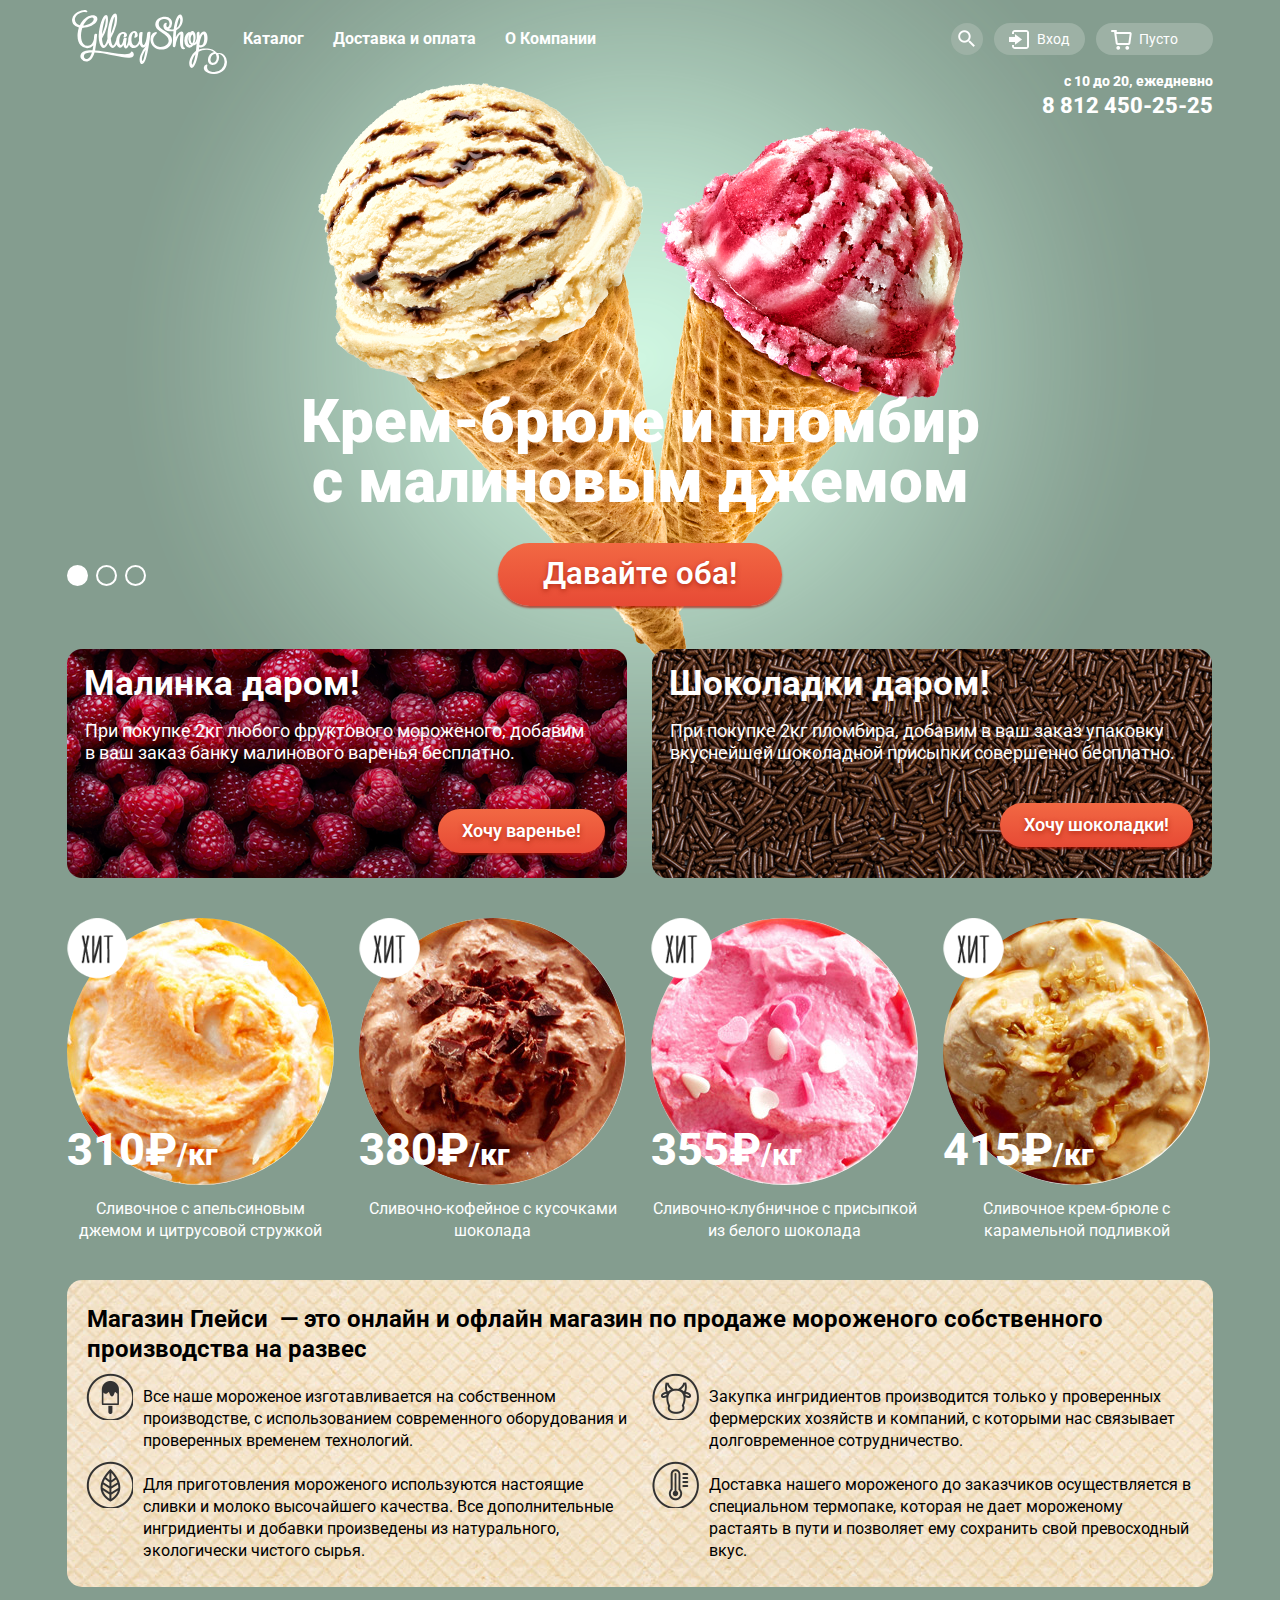
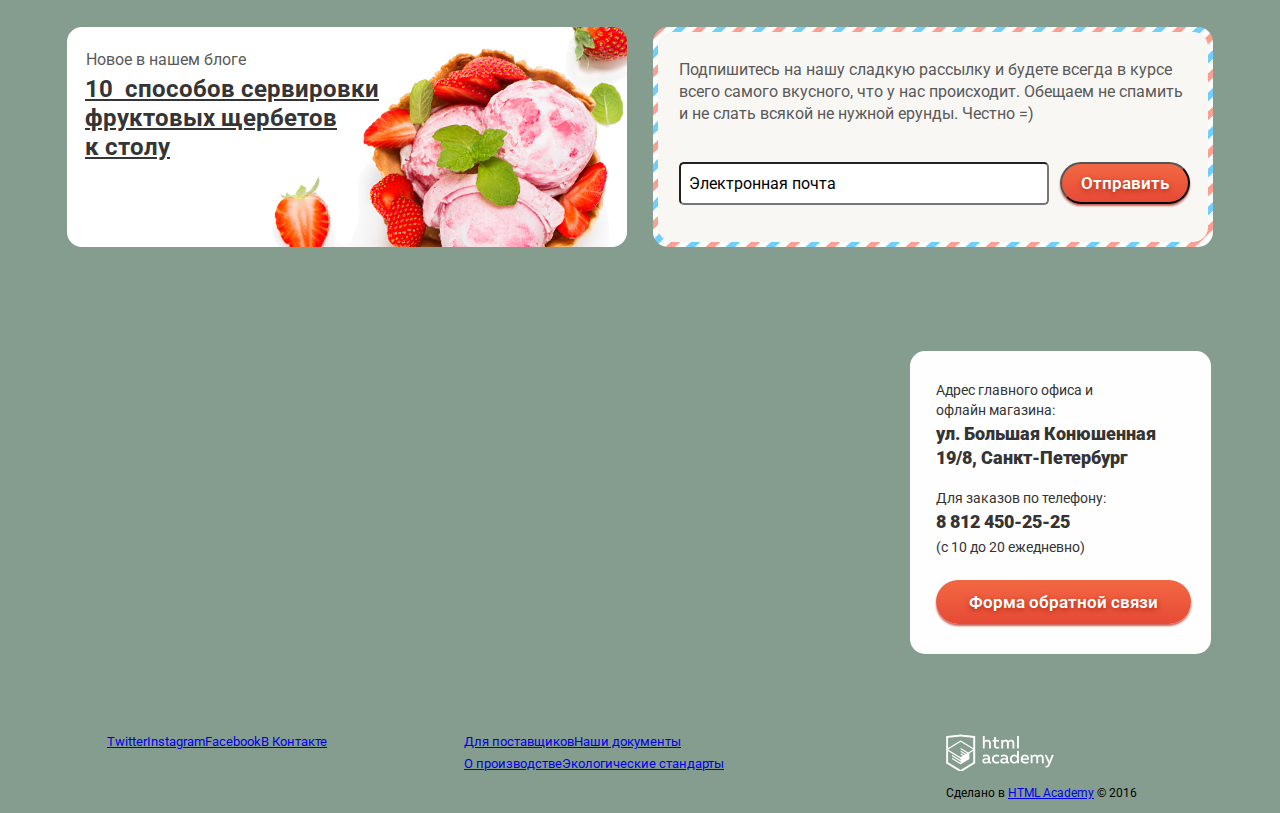
==== index.html @ c59d867a "Оформление контента (главная)" ====
<!DOCTYPE html>
<html lang="ru">
  <head>
    <meta charset="utf-8">
    <title>Gllacy Shop</title>
    <link href="https://fonts.googleapis.com/css?family=Roboto:700,900,500&subset=latin,cyrillic" rel="stylesheet" type="text/css">
    <link rel="stylesheet" href="css/normalize.css">
    <link rel="stylesheet" href="css/style.css">
  </head>
  <body>
    <input type="radio" id="btn-1" name="toggle" checked>
    <input type="radio" id="btn-2" name="toggle">
    <input type="radio" id="btn-3" name="toggle">
    <div class="site-wrapper">
      <div class="content-wrapper">
        <header class="main-header clearfix">
          <img class="header-logo" src="img/main-logo.svg" alt="Gllacy Shop" width="154" height="64">
          <nav class="main-navigation">
            <ul>
              <li>
                <a href="catalog.html">Каталог</a>
                <ul class="submenu">
                  <li>
                    <a href="#">Новинки</a>
                  </li>
                  <li>
                    <a href="#">Сливочное</a>
                  </li>
                  <li>
                    <a href="#">Щербеты</a>
                  </li>
                  <li>
                    <a href="#">Фруктовый лед</a>
                  </li>
                  <li>
                    <a href="#">Мелорин</a>
                  </li>
                </ul>
              </li>
              <li>
                <a href="#">Доставка и оплата</a>
              </li>
              <li>
                <a href="#">О Компании</a>
              </li>
            </ul>
          </nav>
          <div class="user-block-wrapper">
            <div class="user-block">
              <div class="user-block1">
                <a class="user-block-item search" href="#">Поиск</a>
              </div>
              <div class="user-block2">
                <a class="user-block-item login" href="#">Вход</a>
              </div>
              <div class="user-block3">
                <a class="user-block-item cart" href="#">Пусто</a>
              </div>
            </div>
            <div class="header-contacts">
              <p>с 10 до 20, ежедневно<p>
              <div>8 812 450-25-25</div>
            </div>
          </div>
        </header>
        <div class="slider">
          <div class="slide" id="slide1">
            <div class="slide-title">Крем-брюле и пломбир с малиновым джемом</div>
            <a class="slide-btn" href="#">Давайте оба!</a>
          </div>
          <div class="slide" id="slide2">
            <div class="slide-title">Шоколадный пломбир и лимонный сорбет</div>
            <a class="slide-btn" href="#">Давайте оба!</a>
          </div>
          <div class="slide" id="slide3">
            <div class="slide-title">Пломбир с помадкой и клубничный щербет</div>
            <a class="slide-btn" href="#">Давайте оба!</a>
          </div>
          <div class="slider-controls">
            <label for="btn-1"></label>
            <label for="btn-2"></label>
            <label for="btn-3"></label>
          </div>
        </div>
        <main class="main-content">
          <section class="goods">
            <div class="action clearfix">
              <div class="action-item background-raspberry">
                <h2 class="action-header">Малинка даром!</h2>
                <p class="action-paragraph">При покупке 2кг любого фруктового мороженого, добавим<br>в ваш заказ банку малинового варенья бесплатно.</p>
                <a class="action-btn" href="#">Хочу варенье!</a>
              </div>
              <div class="action-item background-chocolate">
                <h2 class="action-header">Шоколадки даром!</h2>
                <p class="action-paragraph">При покупке 2кг пломбира, добавим в ваш заказ упаковку вкуснейшей шоколадной присыпки совершенно бесплатно.</p>
                <a class="action-btn1" href="#">Хочу шоколадки!</a>
              </div>
            </div>
            <div class="ice-cream">
              <div class="ice-cream-item">
                <div class="ice-cream-hit">
                  <img src="img/1.jpg" alt="Мороженое" width="267" height="267">
                  <p class="ice-cream-paragraph"><span>310&#8381;</span>/кг</p>
                </div>
                <div class="ice-cream-links">
                  <a href="#">Сливочное с апельсиновым джемом и цитрусовой стружкой</a>
                  <a class="btn btn-hidden" href="#">Быстрый просмотр</a>
                </div>
              </div>
              <div class="ice-cream-item">
                <div class="ice-cream-hit">
                  <img src="img/2.jpg" alt="Мороженое" width="267" height="267">
                  <p class="ice-cream-paragraph"><span>380&#8381;</span>/кг</p>
                </div>
                <div class="ice-cream-links">
                  <a href="#">Сливочно-кофейное с кусочками шоколада</a>
                  <a class="btn btn-hidden" href="#">Быстрый просмотр</a>
                </div>
              </div>
              <div class="ice-cream-item">
                <div class="ice-cream-hit">
                  <img src="img/3.jpg" alt="Мороженое" width="267" height="267">
                  <p class="ice-cream-paragraph"><span>355&#8381;</span>/кг</p>
                </div>
                <div class="ice-cream-links">
                  <a href="#">Сливочно-клубничное с присыпкой из белого шоколада</a>
                  <a class="btn btn-hidden" href="#">Быстрый просмотр</a>
                </div>
              </div>
              <div class="ice-cream-item">
                <div  class="ice-cream-hit">
                  <img src="img/4.jpg" alt="Мороженое" width="267" height="267">
                  <p class="ice-cream-paragraph"><span>415&#8381;</span>/кг</p>
                </div>
                <div class="ice-cream-links">
                  <a href="#">Сливочное крем-брюле с карамельной подливкой</a>
                  <a class="btn btn-hidden" href="#">Быстрый просмотр</a>
                </div>
              </div>
            </div>
          </section>
          <div class="about clearfix">
            <h3 class="about-header">Магазин Глейси&ensp;&#8212; это онлайн и офлайн магазин по продаже мороженого собственного производства на развес</h3>
            <div class="article article-ice-cream">
              <p>Все наше мороженое изготавливается на собственном производстве, с использованием современного оборудования и проверенных временем технологий.</p>
            </div>
            <div class="article article-cow">
              <p>Закупка ингридиентов производится только у проверенных фермерских хозяйств и компаний, с которыми нас связывает долговременное сотрудничество.</p>
            </div>
            <div class="article article-leaf">
              <p>Для приготовления мороженого используются настоящие сливки и молоко высочайшего качества. Все дополнительные ингридиенты и добавки произведены из натурального, экологически чистого сырья.</p>
            </div>
            <div class="article article-thermometer">
              <p>Доставка нашего мороженого до заказчиков осуществляется в специальном термопаке, которая не дает мороженому растаять в пути и позволяет ему сохранить свой превосходный вкус.</p>
            </div>
          </div>
          <div class="news clearfix">
            <div class="news-blog">
              <p>Новое в нашем блоге</p>
              <a href="#"><h3 class="news-header">10&ensp;способов сервировки<br>фруктовых щербетов<br>к столу</h3></a>
            </div>
            <div class="news-subscription">
              <div class="news-subscription-bg">
                <p>Подпишитесь на нашу сладкую рассылку и будете всегда в курсе всего самого вкусного, что у нас происходит. Обещаем не спамить<br>и не слать всякой не нужной ерунды. Честно =)</p>
                <form action="https://echo.htmlacademy.ru" method="post">
                  <input type="text" name="mail" value="Электронная почта">
                  <button class="form-btn" type="submit"> Отправить</button>
                </form>
              </div>
            </div>
          </div>
        </main>
        <div class="map">
          <!-- Карта Google -->
          <!-- TODO: Как приделать маркер с мороженым к карте Google? -->
          <div class="map-contacts">
            <p class="map-contacts-normal">Адрес главного офиса и<br>офлайн магазина:</p>
            <div class="map-contacts-bold">ул. Большая Конюшенная<br>19/8, Санкт-Петербург</div>
            <p class="map-contacts-normal">Для заказов по телефону:</p>
            <div class="map-contacts-phone">8 812 450-25-25</div>
            <p class="map-contacts-normal">(с 10 до 20 ежедневно)</p>
            <a class="contacts-btn" href="#">Форма обратной связи</a>
          </div>
        </div>
        <footer class="main-footer clearfix">
          <div class="footer-social">
            <ul>
              <li>
                <a class="social social-twitter" href="#">Twitter</a>
              </li>
              <li>
                <a class="social social-instagram" href="#">Instagram</a>
              </li>
              <li>
                <a class="social social-facebook" href="#">Facebook</a>
              </li>
              <li>
                <a class="social social-vk" href="#">В Контакте</a>
              </li>
            </ul>
          </div>
          <div class="footer-documents">
            <ul>
              <li>
                <a href="#">Для поставщиков</a>
              </li>
              <li>
                <a href="#">Наши документы</a>
              </li>
              <li>
                <a href="#">О производстве</a>
              </li>
              <li>
                <a href="#">Экологические стандарты</a>
              </li>
            </ul>
          </div>
          <div class="footer-copyright">
            <img src="img/htmlacademy-logo.png" alt="HTML Academy" width="108" height="37">
            <p>Сделано в <a href="https://htmlacademy.ru/">HTML Academy</a> &#169; 2016</p>
          </div>
        </footer>
      </div>
    </div>
    <script src="js/scripts.js"></script>
  </body>
</html>
---- css/style.css ----
body {
  font-size: 16px;
  line-height: 22px;
  font-family: "Roboto", "Arial", sans-serif;

  background-color: #849d8f;
}

body > input[type="radio"] {
  display: none;
}

/*=====Sprite=====*/
.sprite {
  display: block;

  background-image: url("../img/sprite.png");
  background-repeat: no-repeat;
}

.sprite-checkbox-off {
  width: 20px;
  height: 20px;

  background-position: -10px -10px;
}

.sprite-checkbox-on {
  width: 20px;
  height: 20px;

  background-position: -10px -50px;
}

.sprite-icon-cart {
  width: 21px;
  height: 20px;

  background-position: -10px -90px;
}

.sprite-icon-cow {
  width: 47px;
  height: 47px;

  background-position: -10px -130px;
}

.sprite-icon-fb {
  width: 31px;
  height: 31px;

  background-position: -10px -197px;
}

.sprite-icon-heart {
  width: 15px;
  height: 13px;

  background-position: -10px -248px;
}

.sprite-icon-ice-cream {
  width: 47px;
  height: 47px;

  background-position: -10px -281px;
}

.sprite-icon-instagram {
  width: 31px;
  height: 31px;

  background-position: -10px -348px;
}

.sprite-icon-leaf {
  width: 47px;
  height: 47px;

  background-position: -10px -399px;
}

.sprite-icon-login {
  width: 20px;
  height: 19px;

  background-position: -10px -466px;
}

.sprite-icon-search {
  width: 17px;
  height: 17px;

  background-position: -10px -505px;
}

.sprite-icon-thermometer {
  width: 47px;
  height: 47px;

  background-position: -10px -542px;
}

.sprite-icon-twitter {
  width: 31px;
  height: 31px;

  background-position: -10px -609px;
}

.sprite-icon-vk {
  width: 31px;
  height: 31px;

  background-position: -10px -660px;
}

.sprite-radio-off {
  width: 20px;
  height: 20px;

  background-position: -10px -711px;
}

.sprite-radio-on {
  width: 20px;
  height: 20px;

  background-position: -10px -751px;
}

.site-wrapper {
  background-repeat: no-repeat;
  background-position: top center;

  -webkit-transition: background-image 0.5s ease, background-color 0.5s ease;
          transition: background-image 0.5s ease, background-color 0.5s ease;
}

.site-wrapper:before,
.site-wrapper:after {
  content: "";

  visibility: hidden;
}

.site-wrapper:before,
.site-wrapper:after {
  background-image: url("../img/slide-picture1.png");
}

.site-wrapper:after {
  background-image: url("../img/slide-picture2.png");
}

.content-wrapper {
  min-width: 860px;
  max-width: 1146px;
  margin: 0 auto;
  padding: 0 27px;
}

.clearfix::after {
  content: "";

  display: table;
  clear: both;
}

/*=====Slider=====*/
.slider {
  position: relative;

  padding-top: 270px;

  text-align: center;
  color: #ffffff;
}

.slide {
  display: none;
}

.slide-title {
  width: 700px;
  margin: 0 auto;
  margin-bottom: 30px;

  font-weight: 900;
  font-size: 60px;
  line-height: 60.35px;
}

.slide-btn {
  display: inline-block;
  margin-bottom: 43px;
  padding: 0 45px;

  font-weight: 600;
  font-size: 31.48px;
  line-height: 62.93px;
  vertical-align: top;
  color: #ffffff;
  text-decoration: none;
  text-shadow: 0 2px 5px rgba(160, 32, 11, 0.76);

  background: #f26843;
  background: -webkit-linear-gradient(top, #f26843 0%, #e74a35 100%);
  background:         linear-gradient(to bottom, #f26843 0%, #e74a35 100%);
  border-radius: 100px;
  box-shadow: 0 2px 2px rgba(172, 16, 0, 0.64);
}

.slide-btn:hover {
  background: -webkit-linear-gradient(top, #f58669 0%, #ec6f5e 100%);
  background:         linear-gradient(to bottom, #f58669 0%, #ec6f5e 100%);
  box-shadow: 0 2px 2px rgba(172, 16, 0, 1);
}

.slide-btn:active {
  background: -webkit-linear-gradient(top, #d84732 0%, #e1613e 100%);
  background:         linear-gradient(to bottom, #d84732 0%, #e1613e 100%);
  box-shadow: inset 0 2px 2px rgba(172, 16, 0, 1);
}

.slider-controls {
  position: absolute;
  bottom: 62px;
  left: 0;
  z-index: 20;

  font-size: 0;
}

.slider-controls label {
  display: inline-block;
  width: 17px;
  height: 17px;
  margin-right: 8px;

  vertical-align: top;

  background-color: transparent;
  border: 2px solid #ffffff;
  border-radius: 50%;
  cursor: pointer;
}

#btn-1:checked ~ .site-wrapper #slide1,
#btn-2:checked ~ .site-wrapper #slide2,
#btn-3:checked ~ .site-wrapper #slide3 {
  display: block;
}

#btn-1:checked ~ .site-wrapper {
  background-color: #849d8f;
  background-image: url("../img/slide-picture1.png");
}

#btn-2:checked ~ .site-wrapper {
  background-color: #8996a6;
  background-image: url("../img/slide-picture2.png");
}

#btn-3:checked ~ .site-wrapper {
  background-color: #9d8b84;
  background-image: url("../img/slide-picture3.png");
}

#btn-1:checked ~ .site-wrapper label[for="btn-1"],
#btn-2:checked ~ .site-wrapper label[for="btn-2"],
#btn-3:checked ~ .site-wrapper label[for="btn-3"] {
  background-color: #ffffff;
}

/*=====Header=====*/
.main-header {
  margin-bottom: 3px;
}

.header-logo {
  float: left;
  width: 165px;
  padding-top: 10px;
}

.main-navigation {
  float: left;
  width: 600px;
  padding-top: 28px;
}

.main-navigation ul {
  padding: 0;
  padding-left: 11px;

  list-style: none;
  font-size: 0;
}

.main-navigation li {
  display: inline-block;
  margin-right: 29px;

  font-size: 16px;
  line-height: 22px;
  vertical-align: top;
}

.main-navigation a {
  font-weight: bold;
  font-size: 16px;
  color: #ffffff;
  text-decoration: none;
}

.submenu {
  display: none;
}

.user-block-wrapper {
  float: right;
  width: 290px;
  padding-top: 23px;
}

.user-block {
  margin-bottom: 15px;
  padding-left: 28px;

  font-size: 0;
}

.user-block div {
  display: inline-block;

  font-size: 14px;
  vertical-align: top;
}

.user-block1 {
  width: 32px;
  height: 32px;
  margin-right: 11px;

  background-color: #9db1a5;
  border-radius: 50%;
}

.user-block1 > a {
  font-size: 0;
}

.user-block2 {
  width: 91px;
  height: 27px;
  margin-right: 11px;
  padding-top: 5px;

  background-color: #9db1a5;
  border-radius: 30px;
}

.user-block3 {
  width: 117px;
  height: 27px;
  padding-top: 5px;

  background-color: #9db1a5;
  border-radius: 30px;
}

.user-block-item {
  margin-left: 15px;

  color: #ffffff;
  text-decoration: none;
}

.search {
  display: block;
  width: 17px;
  height: 17px;
  margin-top: 7px;
  margin-left: 7px;

  background-image: url("../img/sprite.png");
  background-repeat: no-repeat;
  background-position: -10px -505px;
}

.login::before {
  content: "";

  display: inline-block;
  width: 20px;
  height: 20px;
  margin-right: 8px;

  vertical-align: middle;

  background-image: url("../img/sprite.png");
  background-repeat: no-repeat;
  background-position: -10px -466px;
}

.cart::before {
  content: "";

  display: inline-block;
  width: 21px;
  height: 20px;
  margin-right: 7px;

  vertical-align: middle;

  background-image: url("../img/sprite.png");
  background-repeat: no-repeat;
  background-position: -10px -90px;
}

.header-contacts {
  text-align: right;
}

.header-contacts > p {
  margin: 0;

  font-weight: 800;
  font-size: 14px;
  line-height: 22px;
  color: #ffffff;
}

.header-contacts > div {
  font-weight: 800;
  font-size: 22px;
  line-height: 27px;
  color: #ffffff;
}

/*=====Main=====*/
.main-content {
  margin-bottom: 104px;
}

.action {
  margin-bottom: 40px;
}

.action-item {
  float: left;
  width: 560px;
  min-height: 229px;
  margin-right: 25px;
}

.action-item:last-child {
  margin-right: 0;
}

.action-header {
  margin: 0;
  padding-top: 24px;
  padding-left: 17px;

  font-size: 35px;
  color: #ffffff;
}

.action-paragraph {
  margin: 0;
  margin-top: 25px;
  margin-left: 18px;

  font-size: 18px;
  color: #ffffff;
}

.action-btn {
  display: inline-block;
  margin-top: 45px;
  margin-left: 371px;
  padding: 11px 24px;

  font-weight: 600;
  font-size: 18px;
  line-height: 22px;
  vertical-align: top;
  color: #ffffff;
  text-decoration: none;
  text-shadow: 0 2px 5px rgba(160, 32, 11, 0.76);

  background: #f26843;
  background: -webkit-linear-gradient(top, #f26843 0%, #e74a35 100%);
  background:         linear-gradient(to bottom, #f26843 0%, #e74a35 100%);
  border-radius: 100px;
  box-shadow: 0 2px 2px rgba(172, 16, 0, 0.64);
}

.action-btn:hover {
  background: -webkit-linear-gradient(top, #f58669 0%, #ec6f5e 100%);
  background:         linear-gradient(to bottom, #f58669 0%, #ec6f5e 100%);
  box-shadow: 0 2px 2px rgba(172, 16, 0, 1);
}

.action-btn:active {
  background: -webkit-linear-gradient(top, #d84732 0%, #e1613e 100%);
  background:         linear-gradient(to bottom, #d84732 0%, #e1613e 100%);
  box-shadow: inset 0 2px 2px rgba(172, 16, 0, 1);
}

.action-btn1 {
  display: inline-block;
  margin-top: 39px;
  margin-left: 348px;
  padding: 11px 24px;

  font-weight: 600;
  font-size: 18px;
  line-height: 22px;
  vertical-align: top;
  color: #ffffff;
  text-decoration: none;
  text-shadow: 0 2px 5px rgba(160, 32, 11, 0.76);

  background: #f26843;
  background: -webkit-linear-gradient(top, #f26843 0%, #e74a35 100%);
  background:         linear-gradient(to bottom, #f26843 0%, #e74a35 100%);
  border-radius: 100px;
  box-shadow: 0 2px 2px rgba(172, 16, 0, 0.64);
}

.action-btn1:hover {
  background: -webkit-linear-gradient(top, #f58669 0%, #ec6f5e 100%);
  background:         linear-gradient(to bottom, #f58669 0%, #ec6f5e 100%);
  box-shadow: 0 2px 2px rgba(172, 16, 0, 1);
}

.action-btn1:active {
  background: -webkit-linear-gradient(top, #d84732 0%, #e1613e 100%);
  background:         linear-gradient(to bottom, #d84732 0%, #e1613e 100%);
  box-shadow: inset 0 2px 2px rgba(172, 16, 0, 1);
}


.background-raspberry {
  background-image: url("../img/raspberry-background.png");
  background-repeat: no-repeat;
}

.background-chocolate {
  background-image: url("../img/chocolate-background.png");
  background-repeat: no-repeat;
}

.ice-cream {
  margin-bottom: 38px;

  font-size: 0;
}

.ice-cream-item {
  position: relative;

  display: inline-block;
  width: 267px;
  margin-right: 25px;

  font-size: 16px;
  line-height: 22px;
  vertical-align: top;
}

.ice-cream-item:last-child {
  margin-right: 0;
}

.ice-cream-hit {
  margin-bottom: 7px;
}

.ice-cream-hit::before {
  content: "";
  position: absolute;

  display: block;
  width: 61px;
  height: 61px;

  background-image: url("../img/hit.png");
  background-repeat: no-repeat;
}

.ice-cream-item img {
  border-radius: 50%;
}

.ice-cream-links {
  text-align: center;
}

.ice-cream-links a {
  font-size: 16px;
  line-height: 22px;
  text-align: center;
  color: #ffffff;
  text-decoration: none;
}

.ice-cream-paragraph {
  position: absolute;
  bottom: 46px;

  font-weight: 800;
  font-size: 30px;
  color: #ffffff;
}

.ice-cream-paragraph span {
  font-size: 45px;
}

.btn-hidden {
  display: none;
}

.about {
  min-height: 307px;
  margin-bottom: 40px;

  background-image: url("../img/waffles-background.jpg");
  border-radius: 15px;
}

.about-header {
  margin: 0;
  margin-bottom: 22px;
  padding-top: 24px;
  padding-left: 20px;

  font-size: 24px;
  line-height: 30px;
}

.article {
  position: relative;

  float: left;
  width: 485px;
  margin-right: 5px;
  margin-bottom: 22px;
  padding-left: 76px;

  font-size: 16px;
  line-height: 22px;
  text-align: left;
}

.article p {
  margin: 0;
}

.article-ice-cream::before {
  content: "";
  position: absolute;
  top: -13px;
  left: 19px;

  display: block;
  width: 47px;
  height: 47px;

  background-image: url("../img/sprite.png");
  background-repeat: no-repeat;
  background-position: -10px -281px;
}

.article-cow::before {
  content: "";
  position: absolute;
  top: -13px;
  left: 19px;

  display: block;
  width: 47px;
  height: 47px;

  background-image: url("../img/sprite.png");
  background-repeat: no-repeat;
  background-position: -10px -130px;
}

.article-leaf::before {
  content: "";
  position: absolute;
  top: -13px;
  left: 19px;

  display: block;
  width: 47px;
  height: 47px;

  background-image: url("../img/sprite.png");
  background-repeat: no-repeat;
  background-position: -10px -399px;
}

.article-thermometer::before {
  content: "";
  position: absolute;
  top: -13px;
  left: 19px;

  display: block;
  width: 47px;
  height: 47px;

  background-image: url("../img/sprite.png");
  background-repeat: no-repeat;
  background-position: -10px -542px;
}

.news-blog {
  float: left;
  width: 560px;
  min-height: 220px;

  background-image: url("../img/blog-background.png");
  background-repeat: no-repeat;
}

.news-blog > p {
  margin: 0;
  margin-top: 22px;
  margin-left: 19px;

  font-size: 16px;
  color: #5a5a5a;
}

.news-blog > a {
  color: #353535;
}

.news-header {
  margin: 0;
  margin-top: 4px;
  margin-left: 18px;

  font-size: 24px;
  line-height: 29px;
  color: #353535;
  text-decoration: none;
}

.news-subscription {
  float: right;
  box-sizing: border-box;
  width: 560px;
  min-height: 220px;
  padding: 5px;

  background-image: url("../img/mail.jpg");
  background-size: cover;
  border-radius: 15px;
}

.news-subscription-bg {
  min-height: 183px;
  padding-top: 27px;
  padding-left: 21px;

  background: #f8f7f4;
  background-repeat: no-repeat;
  border-radius: 15px;
}

.news-subscription-bg p {
  margin: 0;
  margin-bottom: 37px;

  font-size: 16px;
  line-height: 22px;
  color: #5a5a5a;
}

input[type="text"] {
  width: 356px;
  height: 37px;
  padding-left: 8px;

  border-radius: 5px;
}

.form-btn {
  display: inline-block;
  margin-left: 7px;
  padding: 7px 19px;

  font-weight: 600;
  font-size: 17px;
  line-height: 24.3px;
  vertical-align: top;
  color: #ffffff;
  text-decoration: none;
  text-shadow: 0 2px 5px rgba(160, 32, 11, 0.76);

  background: #f26843;
  background: -webkit-linear-gradient(top, #f26843 0%, #e74a35 100%);
  background:         linear-gradient(to bottom, #f26843 0%, #e74a35 100%);
  border-radius: 100px;
  outline: none;
  box-shadow: 0 2px 2px rgba(172, 16, 0, 0.64);
}

.form-btn:hover {
  background: -webkit-linear-gradient(top, #f58669 0%, #ec6f5e 100%);
  background:         linear-gradient(to bottom, #f58669 0%, #ec6f5e 100%);
  box-shadow: 0 2px 2px rgba(172, 16, 0, 1);
}

.form-btn:active {
  background: -webkit-linear-gradient(top, #d84732 0%, #e1613e 100%);
  background:         linear-gradient(to bottom, #d84732 0%, #e1613e 100%);
  box-shadow: inset 0 2px 2px rgba(172, 16, 0, 1);
}

/*=====Map=====*/
.map {
  margin-bottom: 80px;
}

.map-contacts {
  width: 275px;
  padding-top: 29px;
  padding-left: 26px;

  background-color: #fefefe;
  border-radius: 15px;
  -webkit-transform: translateX(843px);
          transform: translateX(843px);
}

.map-contacts-normal {
  margin: 0;
  margin-bottom: 2px;

  font-size: 14px;
  line-height: 20px;
  color: #343434;
}

.map-contacts-bold {
  margin-bottom: 18px;

  font-weight: 900;
  font-size: 18px;
  line-height: 24px;
  color: #343434;
}

.map-contacts-phone {
  margin-bottom: 3px;

  font-weight: 900;
  font-size: 18px;
  line-height: 24px;
  color: #343434;
}

.contacts-btn {
  display: inline-block;
  margin-top: 21px;
  margin-bottom: 30px;
  padding: 10px 33px;

  font-weight: 600;
  font-size: 17px;
  line-height: 24.3px;
  vertical-align: top;
  color: #ffffff;
  text-decoration: none;
  text-shadow: 0 2px 5px rgba(160, 32, 11, 0.76);

  background: #f26843;
  background: -webkit-linear-gradient(top, #f26843 0%, #e74a35 100%);
  background:         linear-gradient(to bottom, #f26843 0%, #e74a35 100%);
  border-radius: 100px;
  outline: none;
  box-shadow: 0 2px 2px rgba(172, 16, 0, 0.64);
}

.contacts-btn:hover {
  background: -webkit-linear-gradient(top, #f58669 0%, #ec6f5e 100%);
  background:         linear-gradient(to bottom, #f58669 0%, #ec6f5e 100%);
  box-shadow: 0 2px 2px rgba(172, 16, 0, 1);
}

.contacts-btn:active {
  background: -webkit-linear-gradient(top, #d84732 0%, #e1613e 100%);
  background:         linear-gradient(to bottom, #d84732 0%, #e1613e 100%);
  box-shadow: inset 0 2px 2px rgba(172, 16, 0, 1);
}

/*=====Footer=====*/
.footer-social {
  float: left;
  width: 267px;
  margin-right: 90px;
}

.footer-social ul {
  list-style: none;
  font-size: 0;
}

.footer-social li {
  display: inline-block;

  font-size: 13px;
  line-height: 1.2;
  vertical-align: top;
}

.footer-documents {
  float: left;
  width: 350px;
}

.footer-documents ul {
  list-style: none;
  font-size: 0;
}

.footer-documents li {
  display: inline-block;

  font-size: 13px;
  line-height: 1.2;
  vertical-align: top;
}

.footer-copyright {
  float: right;
  width: 267px;

  font-size: 12px;
  line-height: 1.2;
}

/*=====Catalog=====*/
.pages {
  text-align: right;
}

.features-select {
  display: inline-block;

  font-size: 14px;
  line-height: 18px;
}

.features-select-item {
  display: inline-block;
  margin-bottom: 20px;

  font-size: 16px;
  line-height: 1.2;
  vertical-align: top;
}
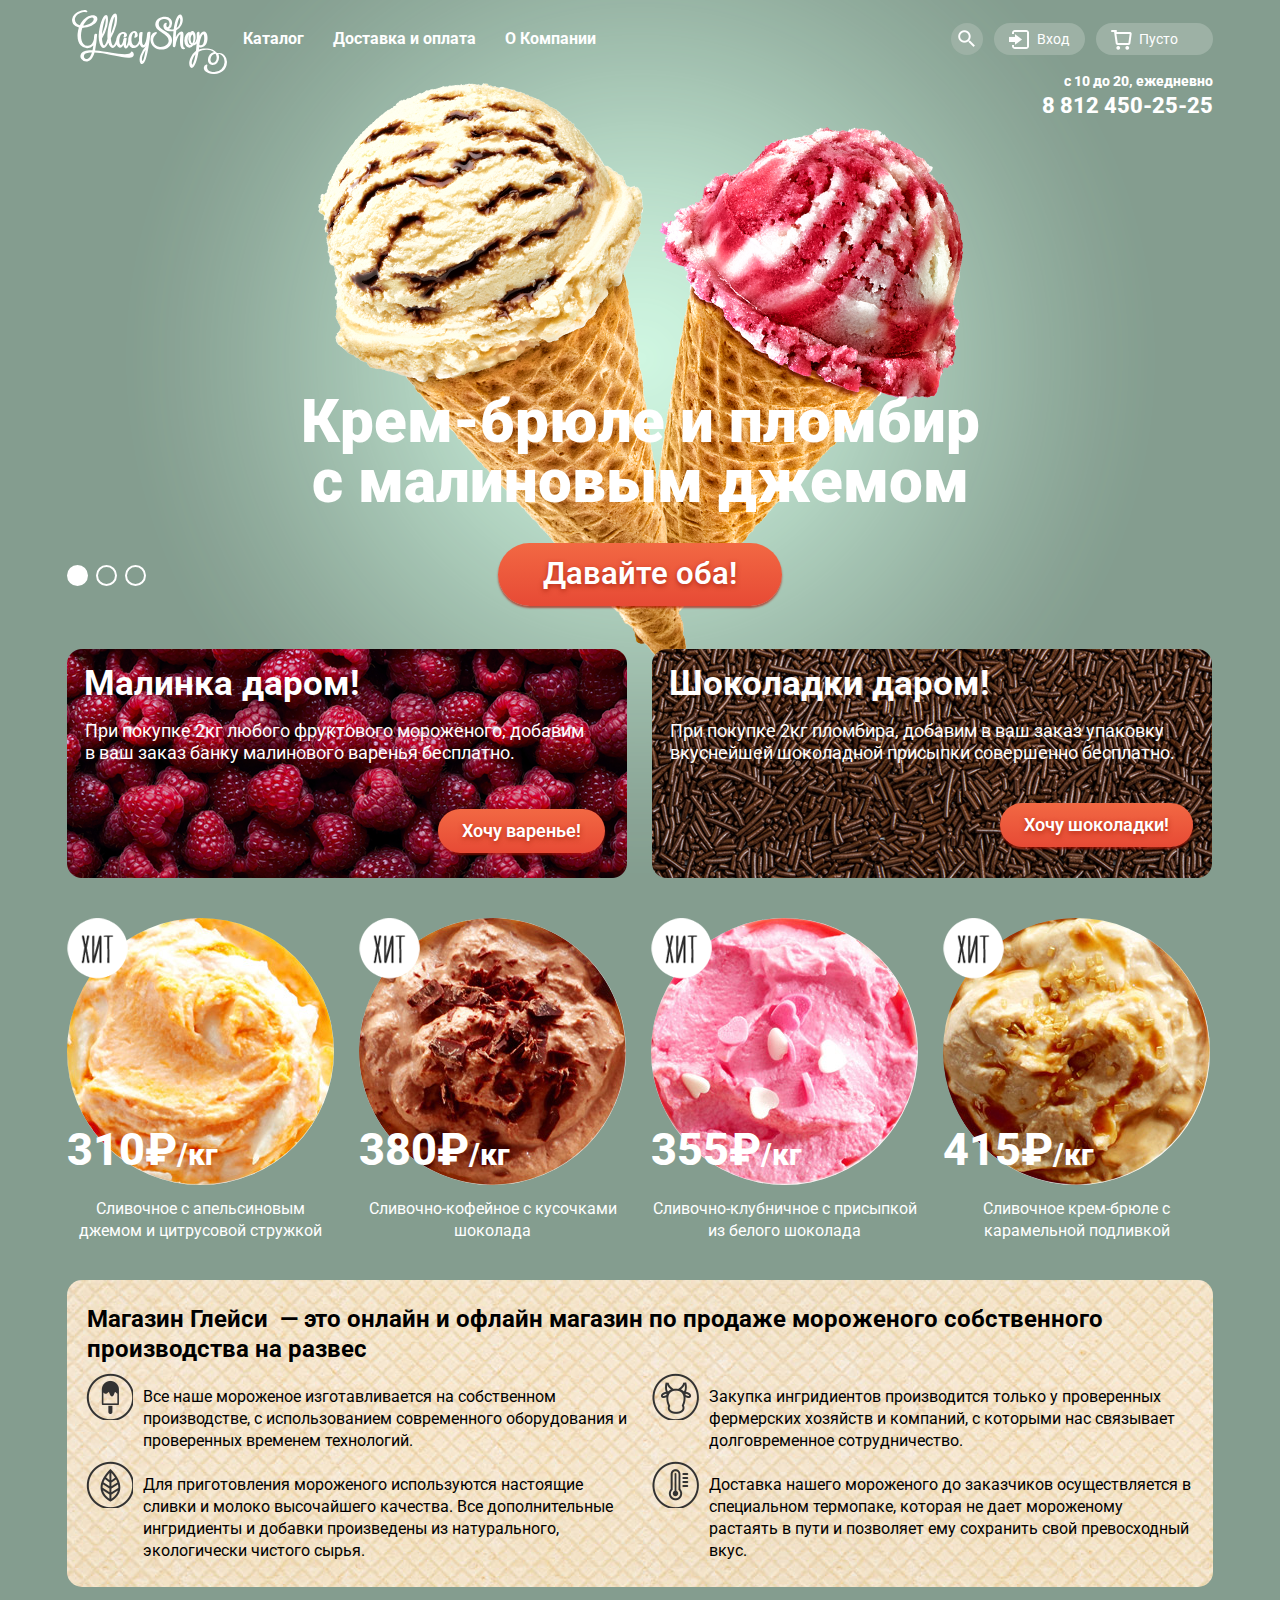
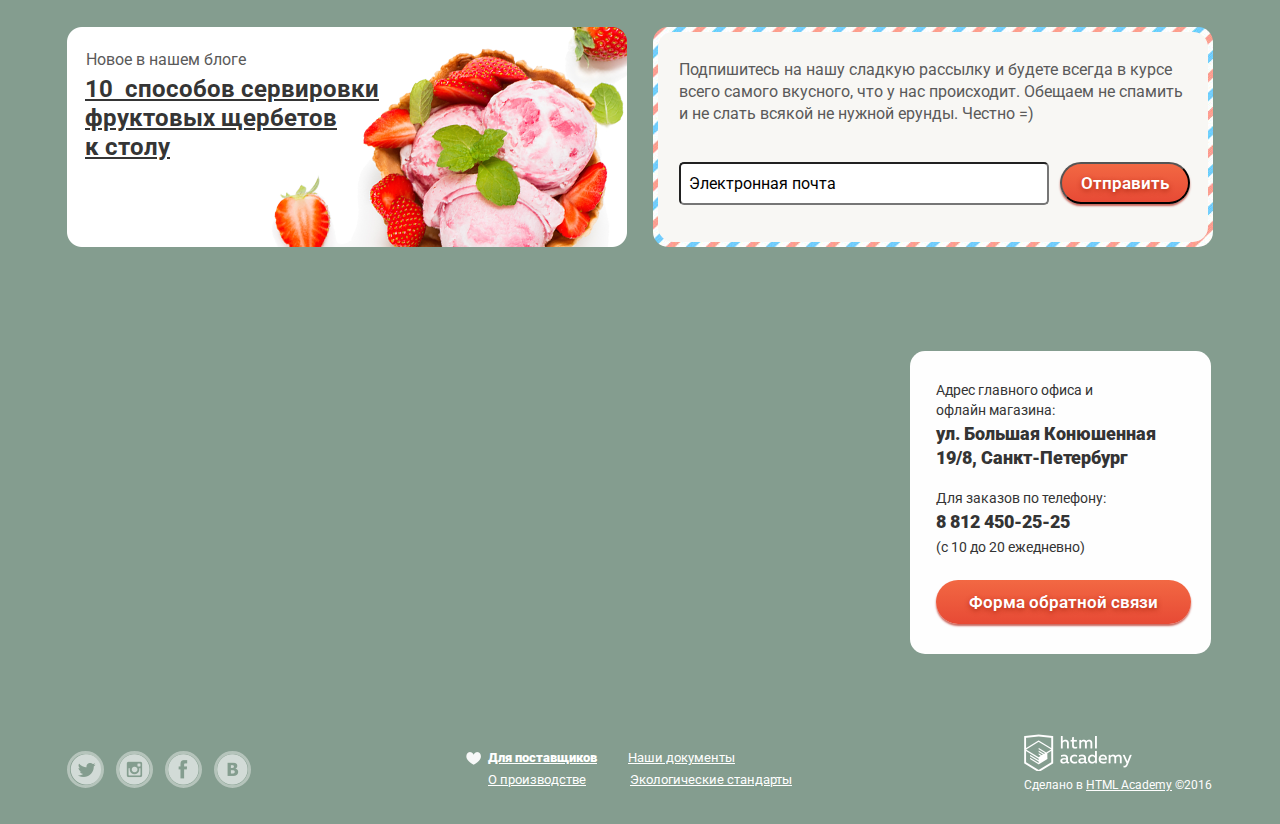
==== commit 9de83a61: "Оформление контента (главная полностью)" ====
--- a/index.html
+++ b/index.html
@@ -201,7 +201,7 @@
           </div>
           <div class="footer-documents">
             <ul>
-              <li>
+              <li class="heart">
                 <a href="#">Для поставщиков</a>
               </li>
               <li>
@@ -217,7 +217,7 @@
           </div>
           <div class="footer-copyright">
             <img src="img/htmlacademy-logo.png" alt="HTML Academy" width="108" height="37">
-            <p>Сделано в <a href="https://htmlacademy.ru/">HTML Academy</a> &#169; 2016</p>
+            <p>Сделано в <a href="https://htmlacademy.ru/">HTML Academy</a> &#169;2016</p>
           </div>
         </footer>
       </div>
--- a/css/style.css
+++ b/css/style.css
@@ -905,49 +905,153 @@
 }
 
 /*=====Footer=====*/
+.main-footer {
+  padding-bottom: 30px;
+}
+
 .footer-social {
   float: left;
   width: 267px;
-  margin-right: 90px;
+  margin-right: 154px;
+  padding-top: 17px;
 }
 
 .footer-social ul {
+  padding: 0;
+
   list-style: none;
   font-size: 0;
 }
 
 .footer-social li {
   display: inline-block;
+  margin-right: 12px;
 
   font-size: 13px;
-  line-height: 1.2;
-  vertical-align: top;
+  line-height: 18px;
+  vertical-align: top;
+}
+
+.footer-social a {
+  font-size: 0;
+}
+
+.social {
+  display: block;
+  width: 31px;
+  height: 31px;
+
+  border: 3px solid #c2cec7;
+  border-radius: 50%;
+  opacity: 0.5;
+}
+
+.social-twitter {
+  width: 31px;
+  height: 31px;
+
+  background-image: url("../img/sprite.png");
+  background-repeat: no-repeat;
+  background-position: -10px -609px;
+  opacity: 0.8;
+}
+
+.social-instagram {
+  width: 31px;
+  height: 31px;
+
+  background-image: url("../img/sprite.png");
+  background-repeat: no-repeat;
+  background-position: -10px -348px;
+  opacity: 0.8;
+}
+
+.social-facebook {
+  width: 31px;
+  height: 31px;
+
+  background-image: url("../img/sprite.png");
+  background-repeat: no-repeat;
+  background-position: -10px -197px;
+  opacity: 0.8;
+}
+
+.social-vk {
+  width: 31px;
+  height: 31px;
+
+  background-image: url("../img/sprite.png");
+  background-repeat: no-repeat;
+  background-position: -10px -660px;
+  opacity: 0.8;
 }
 
 .footer-documents {
   float: left;
-  width: 350px;
+  width: 348px;
+  padding-top: 15px;
 }
 
 .footer-documents ul {
+  position: relative;
+
+  padding: 0;
+
   list-style: none;
   font-size: 0;
 }
 
 .footer-documents li {
   display: inline-block;
+  margin-right: 31px;
 
   font-size: 13px;
-  line-height: 1.2;
-  vertical-align: top;
+  line-height: 18px;
+  vertical-align: top;
+}
+
+.footer-documents li:nth-child(3) {
+  margin-right: 44px;
+}
+
+.footer-documents a {
+  color: #ffffff;
+}
+
+.heart {
+  font-weight: 900;
+}
+
+.heart::before {
+  content: "";
+  position: absolute;
+  top: 3px;
+  left: -22px;
+
+  display: block;
+  width: 15px;
+  height: 13px;
+
+  background-image: url("../img/sprite.png");
+  background-repeat: no-repeat;
+  background-position: -10px -248px;
 }
 
 .footer-copyright {
   float: right;
-  width: 267px;
+  width: 189px;
 
   font-size: 12px;
-  line-height: 1.2;
+  line-height: 18px;
+  color: #fefefe;
+}
+
+.footer-copyright p {
+  margin: 0;
+}
+
+.footer-copyright a {
+  color: #fefefe;
 }
 
 /*=====Catalog=====*/
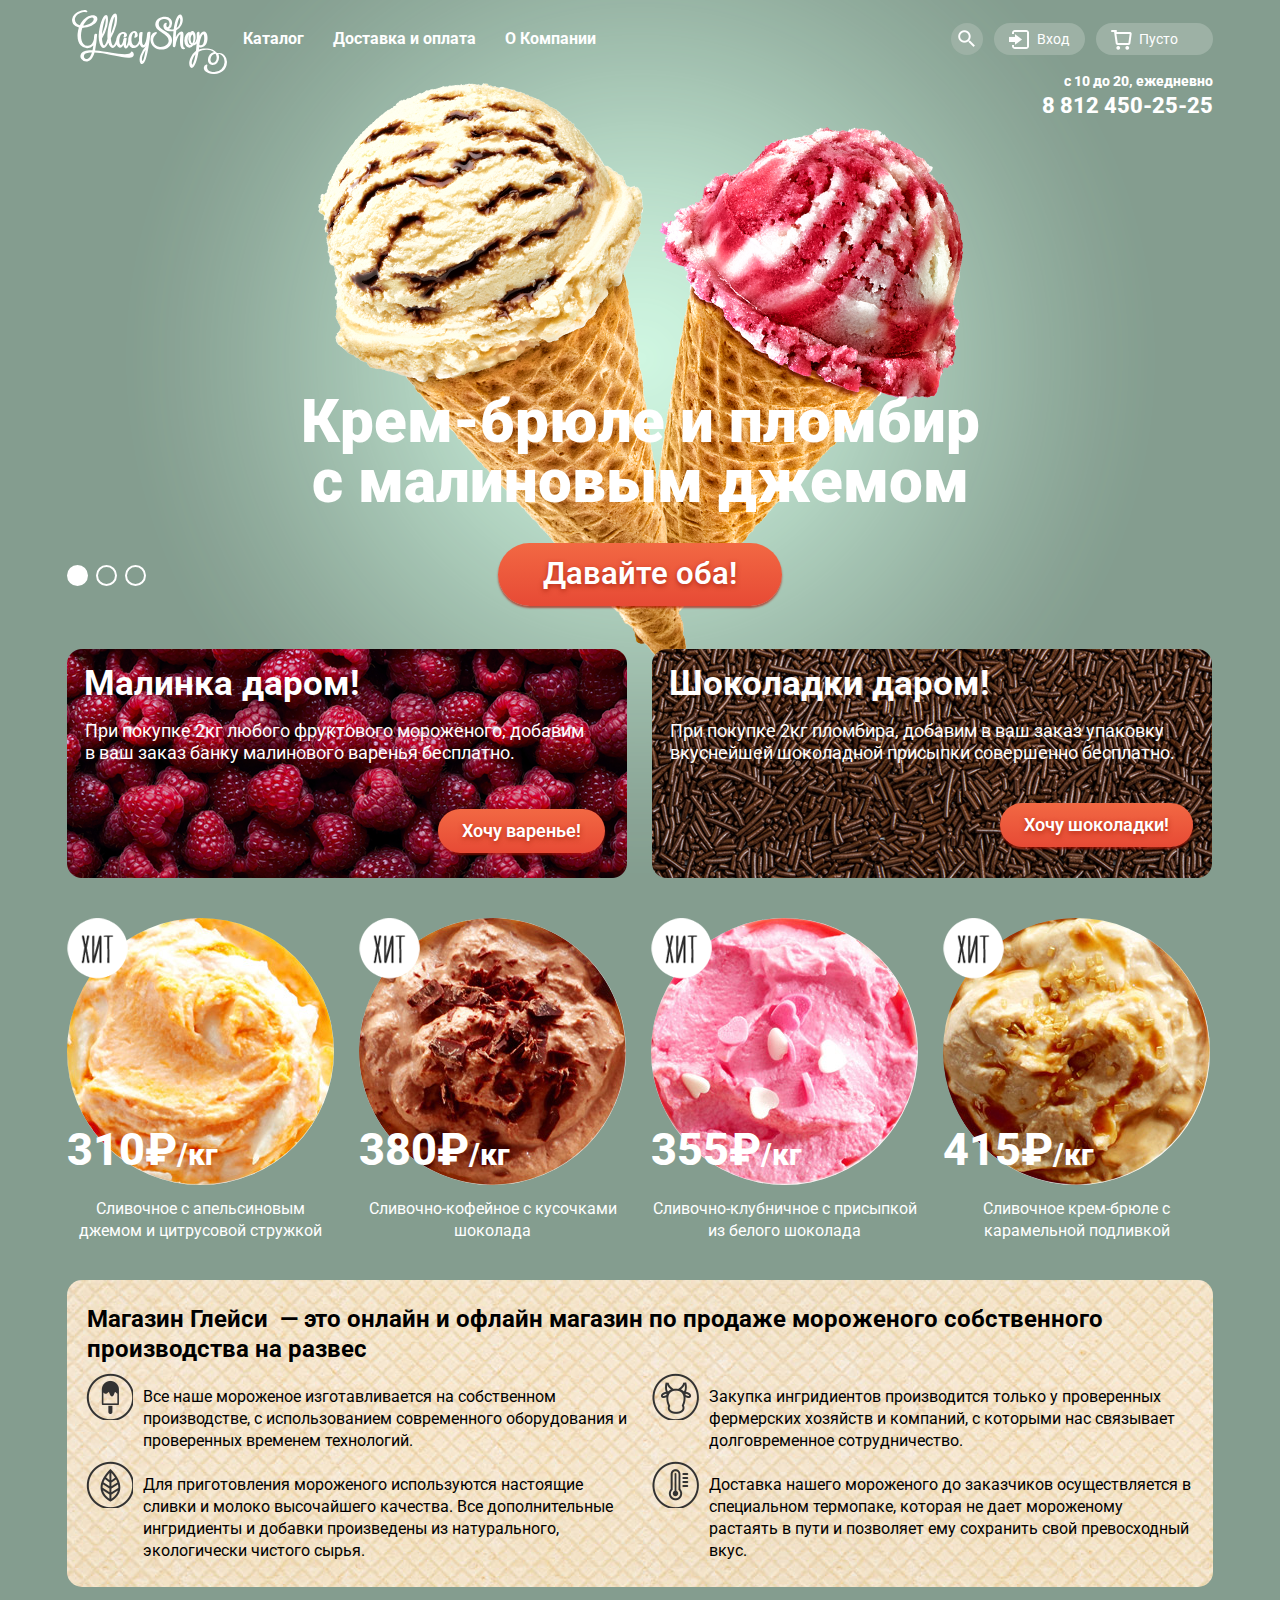
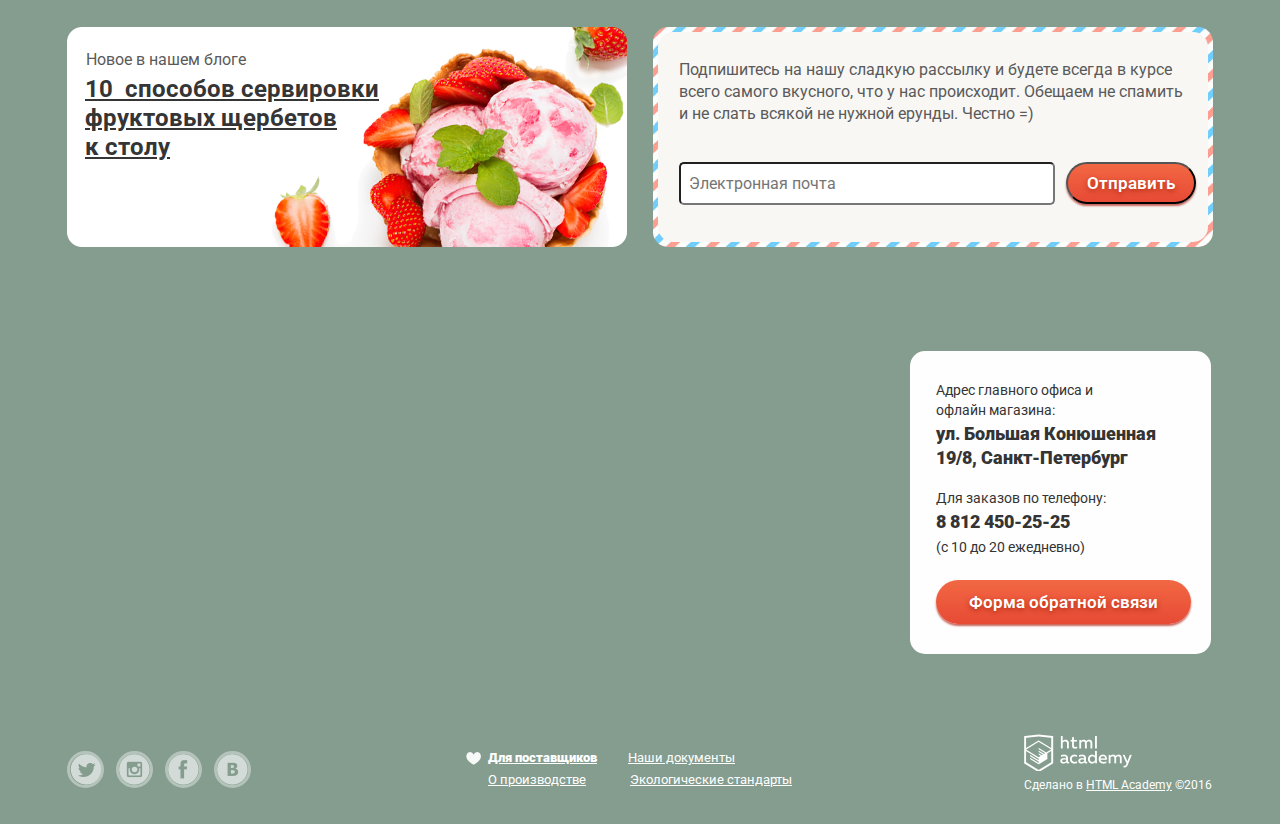
==== commit 7a24ad4c: "Ховеры часть 1 (главная)" ====
--- a/index.html
+++ b/index.html
@@ -17,14 +17,14 @@
           <img class="header-logo" src="img/main-logo.svg" alt="Gllacy Shop" width="154" height="64">
           <nav class="main-navigation">
             <ul>
-              <li>
+              <li class="main-navigation-hover">
                 <a href="catalog.html">Каталог</a>
                 <ul class="submenu">
                   <li>
                     <a href="#">Новинки</a>
                   </li>
                   <li>
-                    <a href="#">Сливочное</a>
+                    <a href="catalog.html">Сливочное</a>
                   </li>
                   <li>
                     <a href="#">Щербеты</a>
@@ -163,7 +163,7 @@
               <div class="news-subscription-bg">
                 <p>Подпишитесь на нашу сладкую рассылку и будете всегда в курсе всего самого вкусного, что у нас происходит. Обещаем не спамить<br>и не слать всякой не нужной ерунды. Честно =)</p>
                 <form action="https://echo.htmlacademy.ru" method="post">
-                  <input type="text" name="mail" value="Электронная почта">
+                  <input type="text" name="mail" placeholder="Электронная почта">
                   <button class="form-btn" type="submit"> Отправить</button>
                 </form>
               </div>
--- a/css/style.css
+++ b/css/style.css
@@ -286,6 +286,8 @@
 }
 
 .main-navigation {
+  position: relative;
+
   float: left;
   width: 600px;
   padding-top: 28px;
@@ -299,7 +301,7 @@
   font-size: 0;
 }
 
-.main-navigation li {
+.main-navigation  li {
   display: inline-block;
   margin-right: 29px;
 
@@ -315,8 +317,91 @@
   text-decoration: none;
 }
 
+.main-navigation-hover {
+  position: relative;
+}
+
+li.main-navigation-hover:hover::after {
+  content: "";
+  position: absolute;
+  top: -5px;
+  left: -13px;
+
+  display: block;
+  width: 87px;
+  height: 32px;
+
+  background-color: #f7f6f3;
+  border-radius: 30px;
+}
+
+.main-navigation-hover:hover > a {
+  position: relative;
+  z-index: 10;
+
+  color: #343434;
+}
+
+.main-navigation-hover:hover .submenu {
+  display: block;
+}
+
 .submenu {
+  position: absolute;
+  top: 32px;
+  left: -20px;
+
   display: none;
+  width: 144px;
+  margin: 0;
+
+  background-color: #f8f7f4;
+  border-radius: 5px;
+}
+
+ul.submenu {
+  padding: 0;
+}
+
+.submenu li {
+  position: relative;
+
+  display: block;
+  margin: 0;
+  padding: 8px 0;
+
+  font-size: 14px;
+  line-height: 19px;
+}
+
+.submenu li:nth-child(3) {
+  background-color: #fbded9;
+}
+
+.submenu a {
+  padding: 12px 20px;
+
+  font-weight: 500;
+  font-size: 14px;
+  line-height: 19px;
+  color: #343434;
+}
+
+.submenu li:first-child a {
+  font-weight: 900;
+}
+
+.submenu li:first-child a::after {
+  content: "";
+  position: absolute;
+  top: 38px;
+  left: 6px;
+
+  display: block;
+  width: 128px;
+  height: 1px;
+
+  background-color: rgba(52, 52, 52, 0.2);
 }
 
 .user-block-wrapper {
@@ -372,6 +457,9 @@
 }
 
 .user-block-item {
+  display: block;
+  width: 117px;
+  height: 27px;
   margin-left: 15px;
 
   color: #ffffff;
@@ -636,8 +724,8 @@
 
 .about-header {
   margin: 0;
-  margin-bottom: 22px;
   padding-top: 24px;
+  padding-bottom: 22px;
   padding-left: 20px;
 
   font-size: 24px;
@@ -650,7 +738,7 @@
   float: left;
   width: 485px;
   margin-right: 5px;
-  margin-bottom: 22px;
+  padding-bottom: 22px;
   padding-left: 76px;
 
   font-size: 16px;
@@ -789,6 +877,7 @@
 input[type="text"] {
   width: 356px;
   height: 37px;
+  padding-right: 8px;
   padding-left: 8px;
 
   border-radius: 5px;
@@ -845,7 +934,7 @@
 
 .map-contacts-normal {
   margin: 0;
-  margin-bottom: 2px;
+  padding-bottom: 2px;
 
   font-size: 14px;
   line-height: 20px;
@@ -853,7 +942,7 @@
 }
 
 .map-contacts-bold {
-  margin-bottom: 18px;
+  padding-bottom: 18px;
 
   font-weight: 900;
   font-size: 18px;
@@ -862,7 +951,7 @@
 }
 
 .map-contacts-phone {
-  margin-bottom: 3px;
+  padding-bottom: 3px;
 
   font-weight: 900;
   font-size: 18px;
@@ -1055,6 +1144,107 @@
 }
 
 /*=====Catalog=====*/
+.catalog-header {
+  margin-bottom: 5px;
+}
+
+.breadcrumbs {
+  float: left;
+  width: 850px;
+  padding-top: 21px;
+}
+
+.breadcrumbs-links {
+  position: relative;
+
+  margin-right: 16px;
+
+  font-size: 14px;
+  line-height: 19px;
+  color: #ffffff;
+}
+
+.breadcrumbs-links::after {
+  content: "\bb";
+  position: absolute;
+  top: -1px;
+  left: 60px;
+}
+
+.disabled {
+  font-size: 14px;
+  line-height: 19px;
+  color: #ffffff;
+  text-decoration: none;
+
+  cursor: default;
+
+  pointer-events: none;
+}
+
+.main-content-header {
+  margin: 0;
+  margin-bottom: 30px;
+
+  font-weight: 900;
+  font-size: 35px;
+  line-height: 30px;
+  color: #ffffff;
+}
+
+.features {
+  position: relative;
+}
+
+.features-select {
+  margin: 0;
+  padding: 0;
+
+  border: 0;
+}
+
+.features-select legend {
+  margin-bottom: 5px;
+  margin-left: 16px;
+
+  font-size: 14px;
+  line-height: 19px;
+  color: #ffffff;
+}
+
+.features-select select {
+  width: 192px;
+  height: 35px;
+  padding-left: 14px;
+
+  font-size: 16px;
+  /*position: relative;*/
+  line-height: 22px;
+  color: #ffffff;
+  text-transform: lowercase;
+
+  background-color: #a9b9af;
+  border-radius: 20px;
+  outline: none;
+
+  -webkit-appearance: none;
+     -moz-appearance: none;
+          appearance: none;
+}
+
+.features-select legend::after {
+  content: "";
+  position: absolute;
+  top: 40px;
+  left: 169px;
+
+  width: 8px;
+  height: 5px;
+
+  background-image: url("../img/select-marker.png");
+  background-repeat: no-repeat;
+}
+
 .pages {
   text-align: right;
 }
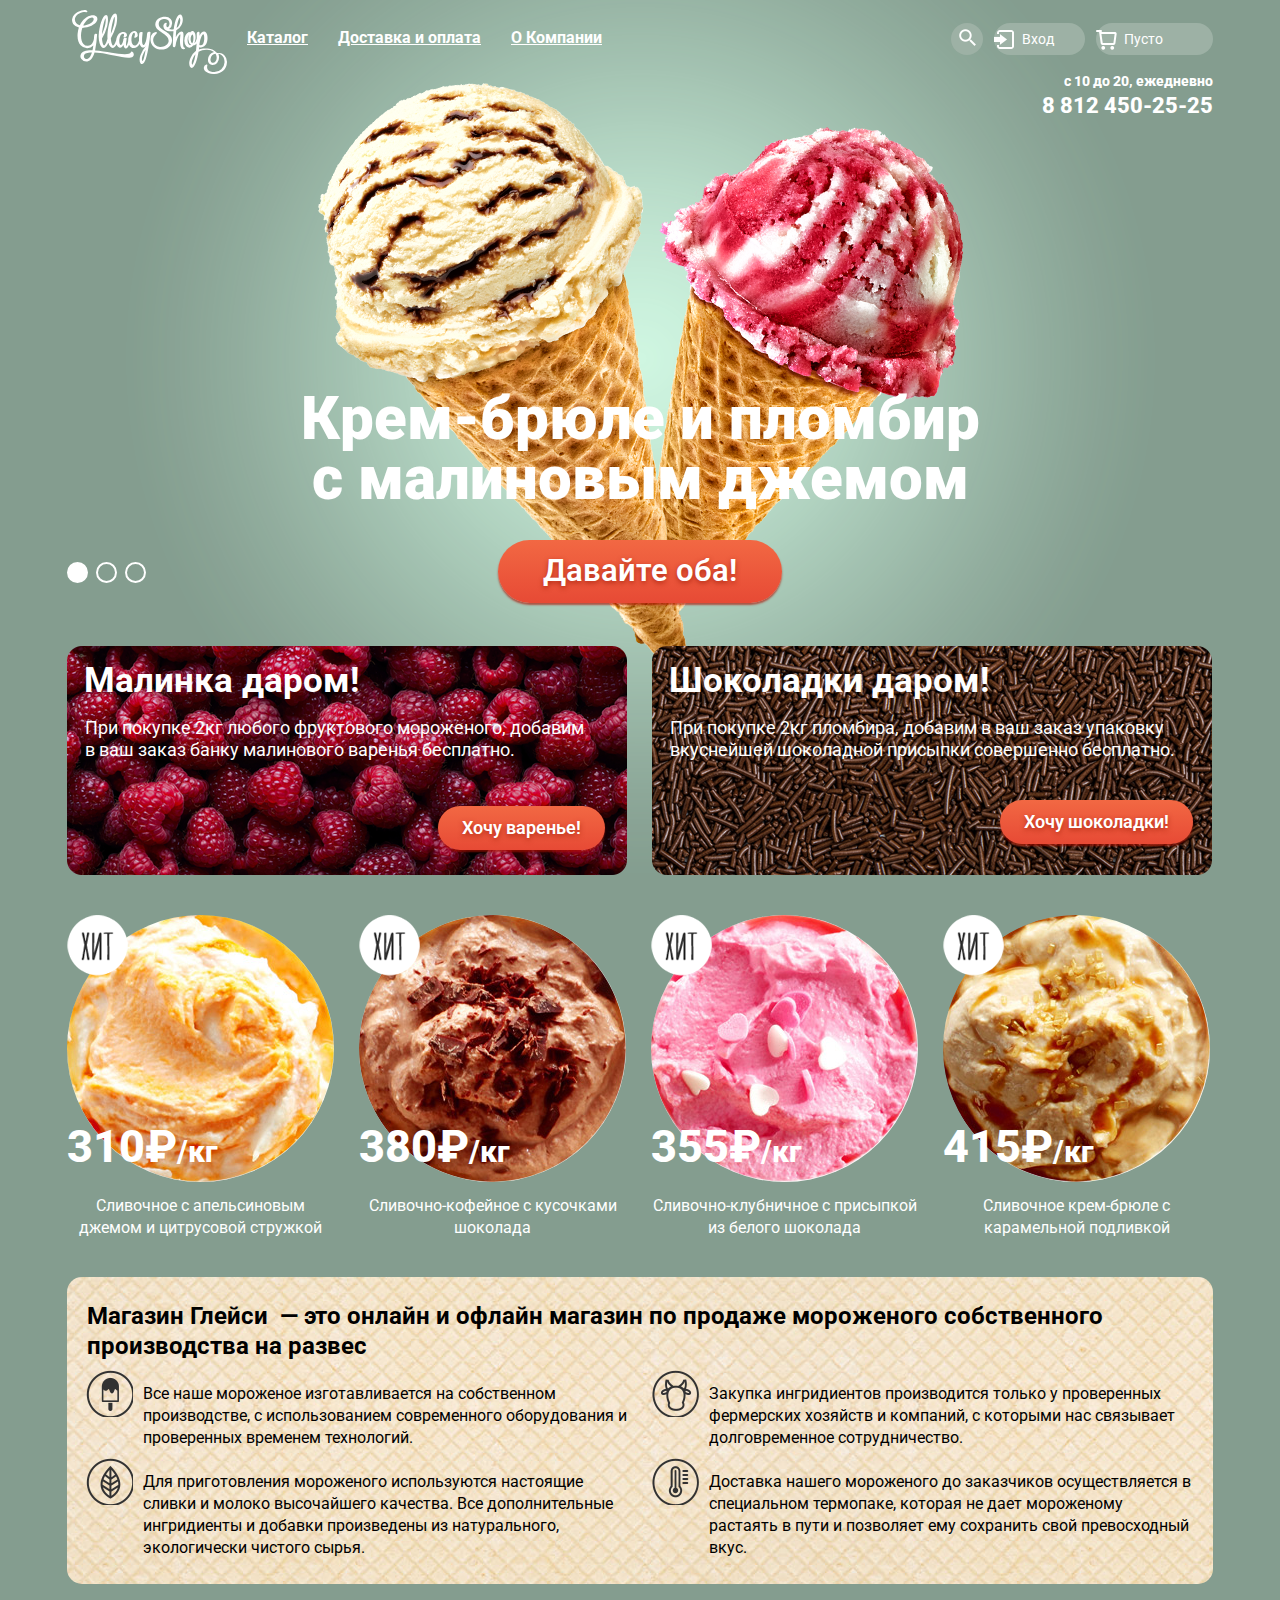
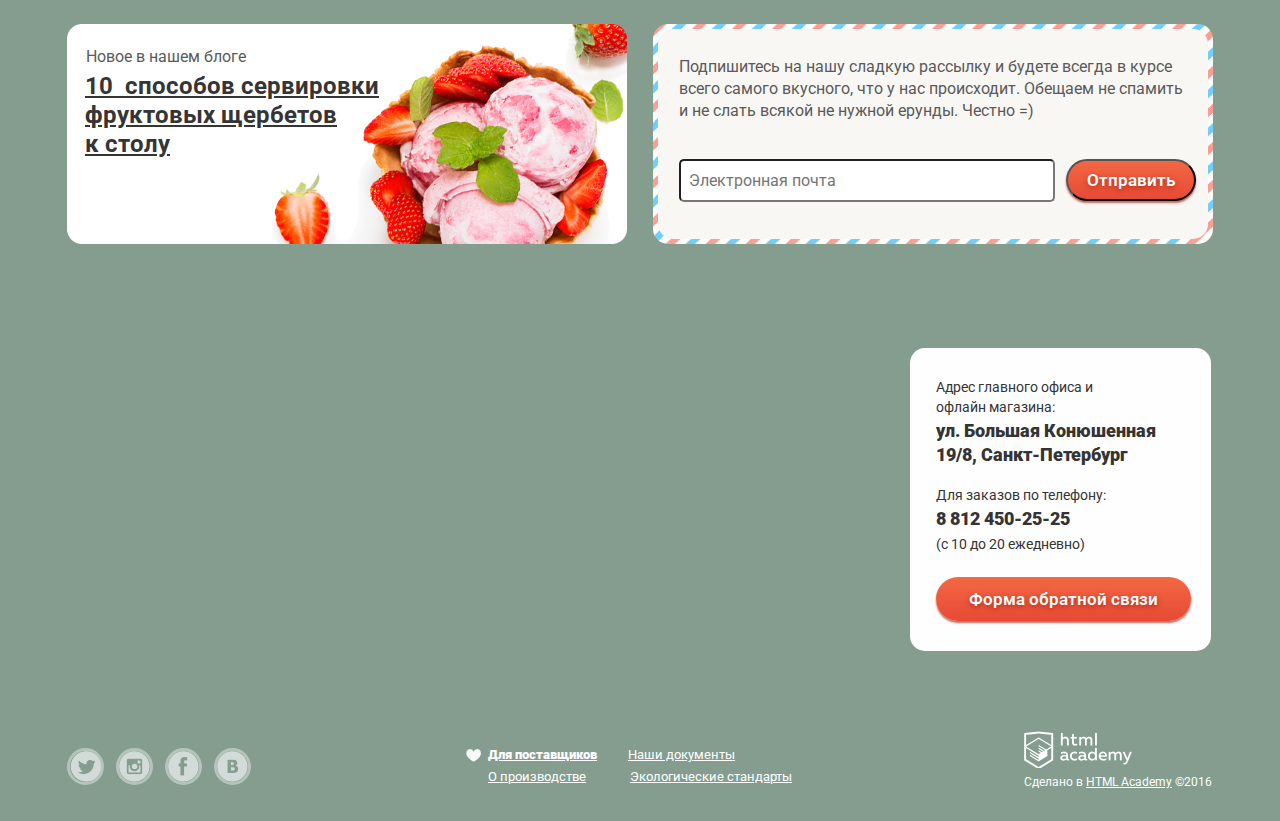
==== commit 9d1da9f8: "Ховеры часть три (главная)" ====
--- a/index.html
+++ b/index.html
@@ -16,8 +16,8 @@
         <header class="main-header clearfix">
           <img class="header-logo" src="img/main-logo.svg" alt="Gllacy Shop" width="154" height="64">
           <nav class="main-navigation">
-            <ul>
-              <li class="main-navigation-hover">
+            <ul class="topmenu">
+              <li>
                 <a href="catalog.html">Каталог</a>
                 <ul class="submenu">
                   <li>
@@ -49,6 +49,11 @@
             <div class="user-block">
               <div class="user-block1">
                 <a class="user-block-item search" href="#">Поиск</a>
+                <div class="search-field">
+                  <form action="#" method="post">
+                    <input type="text" name="search" placeholder="Что ищем?">
+                </form>
+                </div>
               </div>
               <div class="user-block2">
                 <a class="user-block-item login" href="#">Вход</a>
--- a/css/style.css
+++ b/css/style.css
@@ -128,6 +128,34 @@
   height: 20px;
 
   background-position: -10px -751px;
+}
+
+.sprite {
+  display: block;
+
+  background-image: url("../img/hover-sprite.png");
+  background-repeat: no-repeat;
+}
+
+.sprite-hover-cart {
+  width: 21px;
+  height: 20px;
+
+  background-position: -10px -10px;
+}
+
+.sprite-hover-login {
+  width: 20px;
+  height: 19px;
+
+  background-position: -10px -50px;
+}
+
+.sprite-hover-search {
+  width: 17px;
+  height: 17px;
+
+  background-position: -10px -89px;
 }
 
 .site-wrapper {
@@ -275,10 +303,6 @@
 }
 
 /*=====Header=====*/
-.main-header {
-  margin-bottom: 3px;
-}
-
 .header-logo {
   float: left;
   width: 165px;
@@ -286,70 +310,53 @@
 }
 
 .main-navigation {
-  position: relative;
-
   float: left;
   width: 600px;
-  padding-top: 28px;
+  padding-top: 17px;
 }
 
 .main-navigation ul {
+  position: relative;
+
   padding: 0;
-  padding-left: 11px;
 
   list-style: none;
   font-size: 0;
 }
 
-.main-navigation  li {
-  display: inline-block;
-  margin-right: 29px;
+.main-navigation > ul > li {
+  position: relative;
+
+  display: inline-block;
+  padding-bottom: 10px;
 
   font-size: 16px;
   line-height: 22px;
   vertical-align: top;
 }
 
-.main-navigation a {
+.main-navigation > ul > li > a {
+  display: block;
+  padding: 10px 15px;
+
   font-weight: bold;
   font-size: 16px;
   color: #ffffff;
+}
+
+.main-navigation > ul > li > a:hover {
+  color: #343434;
   text-decoration: none;
-}
-
-.main-navigation-hover {
-  position: relative;
-}
-
-li.main-navigation-hover:hover::after {
-  content: "";
-  position: absolute;
-  top: -5px;
-  left: -13px;
-
-  display: block;
-  width: 87px;
-  height: 32px;
 
   background-color: #f7f6f3;
   border-radius: 30px;
 }
 
-.main-navigation-hover:hover > a {
-  position: relative;
-  z-index: 10;
-
-  color: #343434;
-}
-
-.main-navigation-hover:hover .submenu {
-  display: block;
-}
-
-.submenu {
+.topmenu .submenu {
   position: absolute;
-  top: 32px;
-  left: -20px;
+  top: 43px;
+  left: -8px;
+  z-index: 20;
 
   display: none;
   width: 144px;
@@ -359,42 +366,49 @@
   border-radius: 5px;
 }
 
+.topmenu li:hover .submenu {
+  display: block;
+}
+
 ul.submenu {
   padding: 0;
 }
 
 .submenu li {
-  position: relative;
-
   display: block;
   margin: 0;
-  padding: 8px 0;
 
   font-size: 14px;
   line-height: 19px;
-}
-
-.submenu li:nth-child(3) {
+
+  border-radius: 5px;
+}
+
+.submenu li:hover {
   background-color: #fbded9;
 }
 
 .submenu a {
-  padding: 12px 20px;
+  display: block;
+  padding-top: 8px;
+  padding-bottom: 8px;
+  padding-left: 20px;
 
   font-weight: 500;
   font-size: 14px;
   line-height: 19px;
   color: #343434;
+  text-decoration: none;
 }
 
 .submenu li:first-child a {
   font-weight: 900;
 }
 
-.submenu li:first-child a::after {
+.submenu li:first-child::after {
   content: "";
   position: absolute;
-  top: 38px;
+  top: 35px;
   left: 6px;
 
   display: block;
@@ -411,30 +425,30 @@
 }
 
 .user-block {
-  margin-bottom: 15px;
+  margin-bottom: 12px;
   padding-left: 28px;
 
   font-size: 0;
 }
 
-.user-block div {
+.user-block > div {
   display: inline-block;
 
   font-size: 14px;
   vertical-align: top;
 }
 
+.user-block-item {
+  display: block;
+
+  color: #ffffff;
+  text-decoration: none;
+}
+
 .user-block1 {
-  width: 32px;
-  height: 32px;
-  margin-right: 11px;
-
-  background-color: #9db1a5;
-  border-radius: 50%;
-}
-
-.user-block1 > a {
-  font-size: 0;
+  position: relative;
+
+  padding-bottom: 3px;
 }
 
 .user-block2 {
@@ -456,26 +470,49 @@
   border-radius: 30px;
 }
 
-.user-block-item {
-  display: block;
-  width: 117px;
-  height: 27px;
-  margin-left: 15px;
-
-  color: #ffffff;
-  text-decoration: none;
+.search-field {
+  position: absolute;
+  top: 35px;
+  left: -308px;
+
+  display: none;
+  padding: 14px;
+
+  background-color: #f8f7f4;
+  border-radius: 5px;
+}
+
+.search-field input[type="text"] {
+  display: block;
+  width: 290px;
+
+  border-radius: 5px;
+}
+
+.user-block1:hover .search-field {
+  display: block;
 }
 
 .search {
   display: block;
-  width: 17px;
-  height: 17px;
-  margin-top: 7px;
-  margin-left: 7px;
-
+  width: 32px;
+  height: 32px;
+  margin-right: 11px;
+
+  font-size: 0;
+
+  background-color: #9db1a5;
   background-image: url("../img/sprite.png");
   background-repeat: no-repeat;
-  background-position: -10px -505px;
+  background-position: -2px -499px;
+  border-radius: 50%;
+}
+
+.search:hover {
+  background-color: #f8f7f4;
+  background-image: url("../img/hover-sprite.png");
+  background-repeat: no-repeat;
+  background-position: -3px -82px;
 }
 
 .login::before {
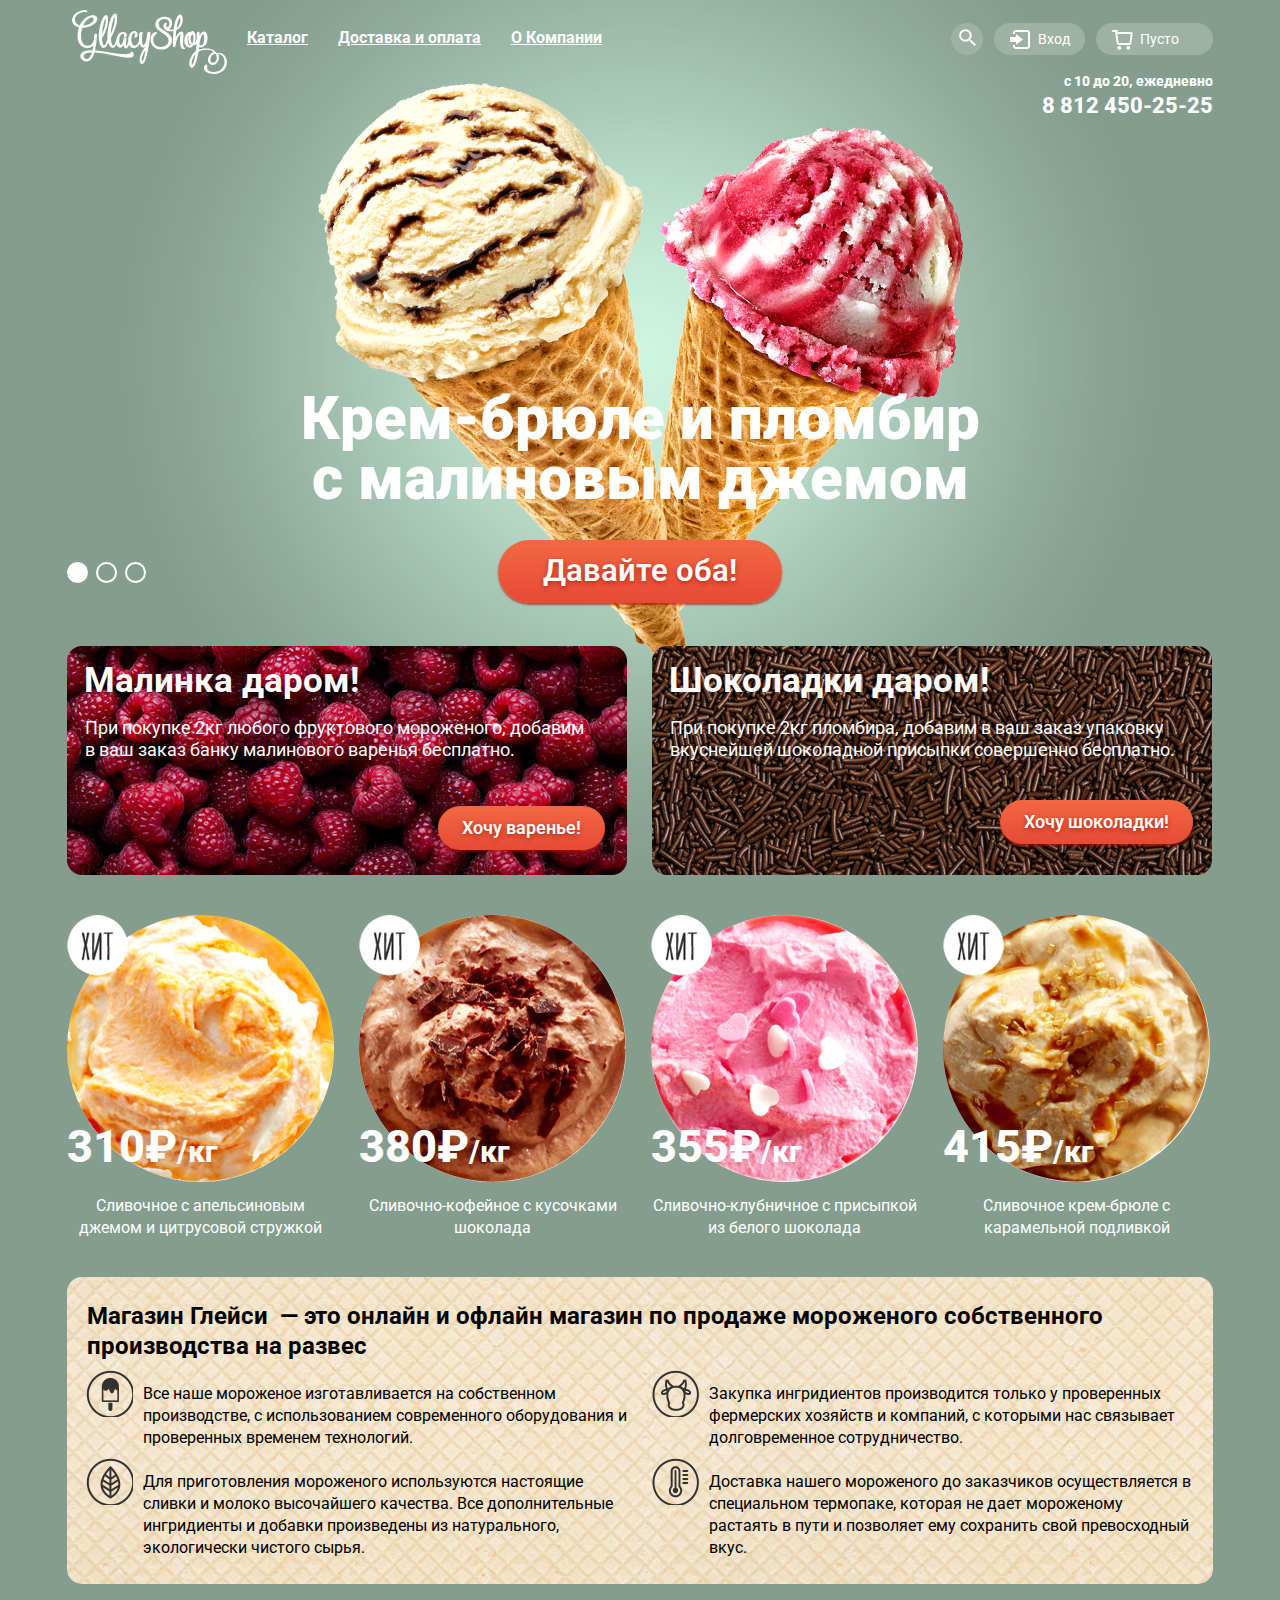
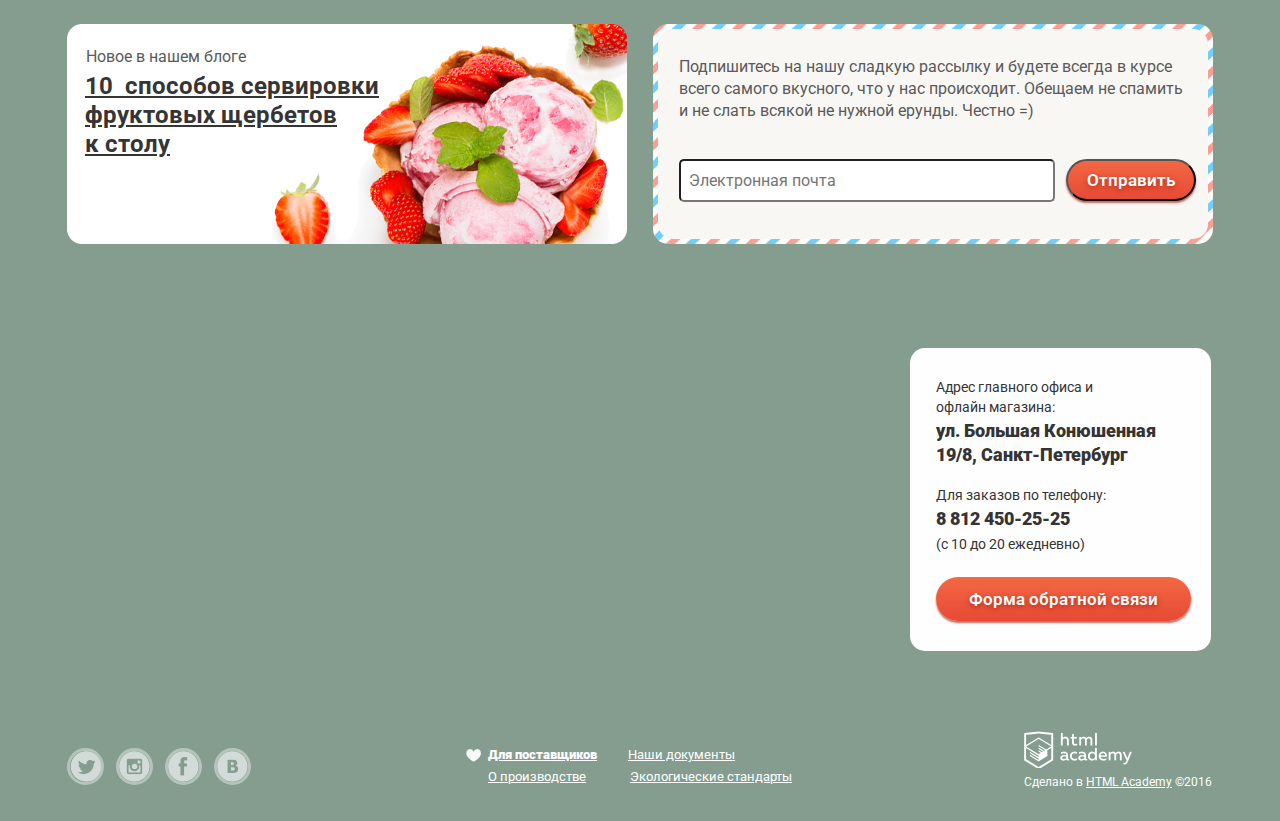
==== commit 2760775b: "Ховеры часть 4 (главная)" ====
--- a/index.html
+++ b/index.html
@@ -55,8 +55,21 @@
                 </form>
                 </div>
               </div>
-              <div class="user-block2">
+              <div class="user-block2 clearfix">
                 <a class="user-block-item login" href="#">Вход</a>
+                <div class="login-field">
+                  <form action="#" method="post">
+                    <input type="text" name="login" placeholder="Электронная почта">
+                    <input type="password" name="password" placeholder="Пароль">
+                  </form>
+                  <div class="login-btn">
+                    <a class="login-btn-enter" href="#">Войти</a>
+                  </div>
+                  <div class="login-links">
+                    <a href="#">Забыли пароль?</a>
+                    <a href="#">Новая регистрация</a>
+                  </div>
+                </div>
               </div>
               <div class="user-block3">
                 <a class="user-block-item cart" href="#">Пусто</a>
--- a/css/style.css
+++ b/css/style.css
@@ -452,22 +452,112 @@
 }
 
 .user-block2 {
-  width: 91px;
+  position: relative;
+
+  padding-bottom: 3px;
+}
+
+.user-block3 {
+  position: relative;
+
+  padding-bottom: 3px;
+}
+
+.search {
+  display: block;
+  width: 32px;
+  height: 32px;
+  margin-right: 11px;
+
+  font-size: 0;
+
+  background-color: #9db1a5;
+  background-image: url("../img/sprite.png");
+  background-repeat: no-repeat;
+  background-position: -2px -499px;
+  border-radius: 50%;
+}
+
+.search:hover {
+  background-color: #f8f7f4;
+  background-image: url("../img/hover-sprite.png");
+  background-repeat: no-repeat;
+  background-position: -3px -82px;
+}
+
+.login {
+  width: 75px;
   height: 27px;
   margin-right: 11px;
   padding-top: 5px;
+  padding-left: 16px;
 
   background-color: #9db1a5;
   border-radius: 30px;
 }
 
-.user-block3 {
-  width: 117px;
+.login:hover {
+  color: #323232;
+
+  background-color: #f8f7f4;
+}
+
+.login::before {
+  content: "";
+
+  display: inline-block;
+  width: 20px;
+  height: 20px;
+  margin-right: 8px;
+
+  vertical-align: middle;
+
+  background-image: url("../img/sprite.png");
+  background-repeat: no-repeat;
+  background-position: -10px -466px;
+}
+
+.login:hover::before {
+  background-image: url("../img/hover-sprite.png");
+  background-repeat: no-repeat;
+  background-position: -10px -50px;
+}
+
+.cart {
+  width: 101px;
   height: 27px;
   padding-top: 5px;
+  padding-left: 16px;
 
   background-color: #9db1a5;
   border-radius: 30px;
+}
+
+.cart:hover {
+  color: #323232;
+
+  background-color: #f8f7f4;
+}
+
+.cart::before {
+  content: "";
+
+  display: inline-block;
+  width: 21px;
+  height: 20px;
+  margin-right: 7px;
+
+  vertical-align: middle;
+
+  background-image: url("../img/sprite.png");
+  background-repeat: no-repeat;
+  background-position: -10px -90px;
+}
+
+.cart:hover::before {
+  background-image: url("../img/hover-sprite.png");
+  background-repeat: no-repeat;
+  background-position: -10px -10px;
 }
 
 .search-field {
@@ -482,67 +572,101 @@
   border-radius: 5px;
 }
 
+.user-block1:hover .search-field {
+  display: block;
+}
+
 .search-field input[type="text"] {
   display: block;
   width: 290px;
+  height: 37px;
+  padding: 0 8px;
 
   border-radius: 5px;
 }
 
-.user-block1:hover .search-field {
-  display: block;
-}
-
-.search {
-  display: block;
-  width: 32px;
-  height: 32px;
-  margin-right: 11px;
-
-  font-size: 0;
-
-  background-color: #9db1a5;
-  background-image: url("../img/sprite.png");
-  background-repeat: no-repeat;
-  background-position: -2px -499px;
-  border-radius: 50%;
-}
-
-.search:hover {
+.login-field {
+  position: absolute;
+  top: 35px;
+  left: -179px;
+  z-index: 20;
+
+  display: none;
+  padding: 14px;
+  padding-top: 22px;
+  padding-bottom: 12px;
+
   background-color: #f8f7f4;
-  background-image: url("../img/hover-sprite.png");
-  background-repeat: no-repeat;
-  background-position: -3px -82px;
-}
-
-.login::before {
-  content: "";
-
-  display: inline-block;
-  width: 20px;
-  height: 20px;
-  margin-right: 8px;
-
-  vertical-align: middle;
-
-  background-image: url("../img/sprite.png");
-  background-repeat: no-repeat;
-  background-position: -10px -466px;
-}
-
-.cart::before {
-  content: "";
-
-  display: inline-block;
-  width: 21px;
-  height: 20px;
-  margin-right: 7px;
-
-  vertical-align: middle;
-
-  background-image: url("../img/sprite.png");
-  background-repeat: no-repeat;
-  background-position: -10px -90px;
+  border-radius: 5px;
+}
+
+.user-block2:hover .login-field {
+  display: block;
+}
+
+.login-field input[type="text"],
+input[type="password"] {
+  display: block;
+  width: 215px;
+  height: 37px;
+  padding: 0 8px;
+  padding-left: 15px;
+
+  border-radius: 5px;
+}
+
+.login-field input[type="text"] {
+  margin-bottom: 7px;
+}
+
+.login-btn {
+  float: left;
+  width: 105px;
+  margin-right: 17px;
+}
+
+.login-btn-enter {
+  display: inline-block;
+  margin-top: 13px;
+  padding: 5px 30px;
+
+  font-size: 15px;
+  line-height: 24.3px;
+  vertical-align: top;
+  color: #ffffff;
+  text-decoration: none;
+  text-shadow: 0 2px 5px rgba(160, 32, 11, 0.76);
+
+  background: #f26843;
+  background: -webkit-linear-gradient(top, #f26843 0%, #e74a35 100%);
+  background:         linear-gradient(to bottom, #f26843 0%, #e74a35 100%);
+  border-radius: 100px;
+  box-shadow: 0 2px 2px rgba(172, 16, 0, 0.64);
+}
+
+.login-btn-enter:hover {
+  background: -webkit-linear-gradient(top, #f58669 0%, #ec6f5e 100%);
+  background:         linear-gradient(to bottom, #f58669 0%, #ec6f5e 100%);
+  box-shadow: 0 2px 2px rgba(172, 16, 0, 1);
+}
+
+.login-btn-enter:active {
+  background: -webkit-linear-gradient(top, #d84732 0%, #e1613e 100%);
+  background:         linear-gradient(to bottom, #d84732 0%, #e1613e 100%);
+  box-shadow: inset 0 2px 2px rgba(172, 16, 0, 1);
+}
+
+.login-links {
+  float: right;
+  width: 120px;
+  padding-top: 10px;
+
+  font-size: 13px;
+  line-height: 22.3px;
+}
+
+.login-links a {
+  color: #333333;
 }
 
 .header-contacts {
@@ -911,7 +1035,7 @@
   color: #5a5a5a;
 }
 
-input[type="text"] {
+.news-subscription-bg input[type="text"] {
   width: 356px;
   height: 37px;
   padding-right: 8px;
@@ -1255,7 +1379,6 @@
   padding-left: 14px;
 
   font-size: 16px;
-  /*position: relative;*/
   line-height: 22px;
   color: #ffffff;
   text-transform: lowercase;
